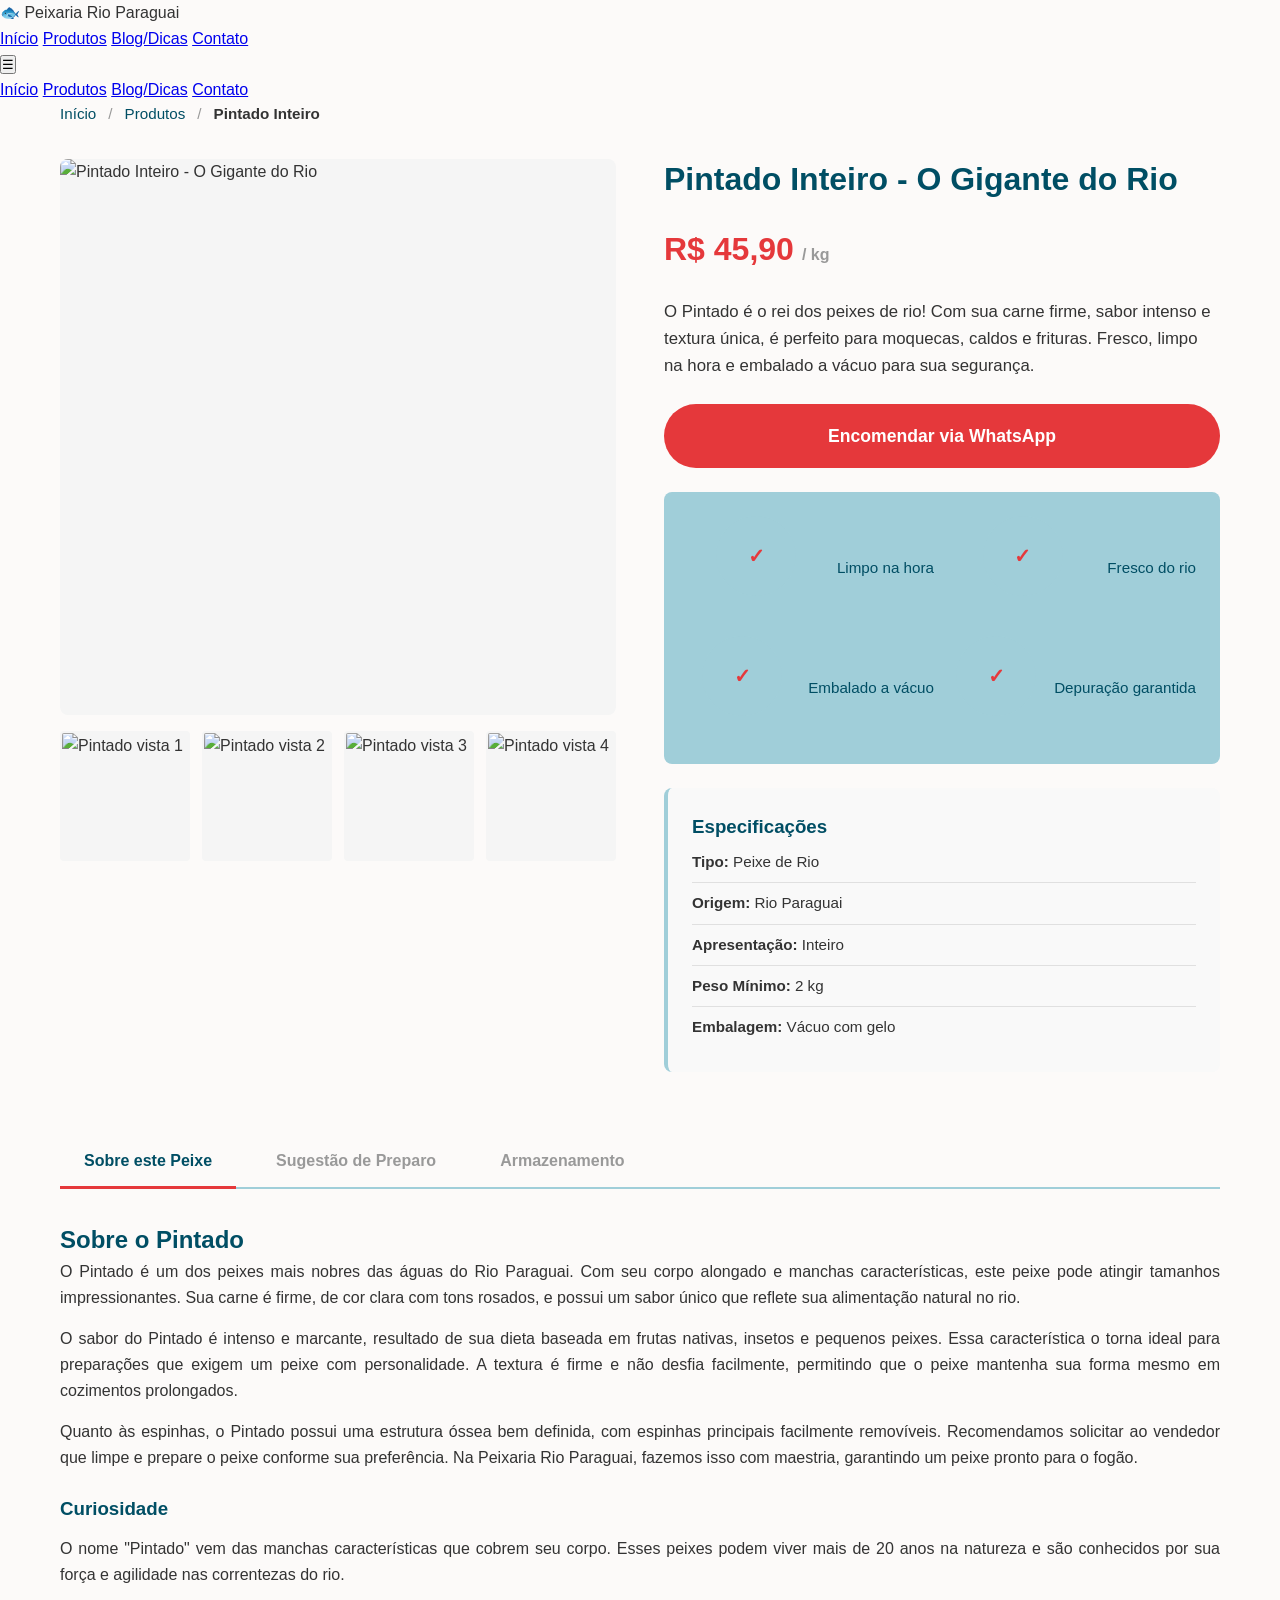
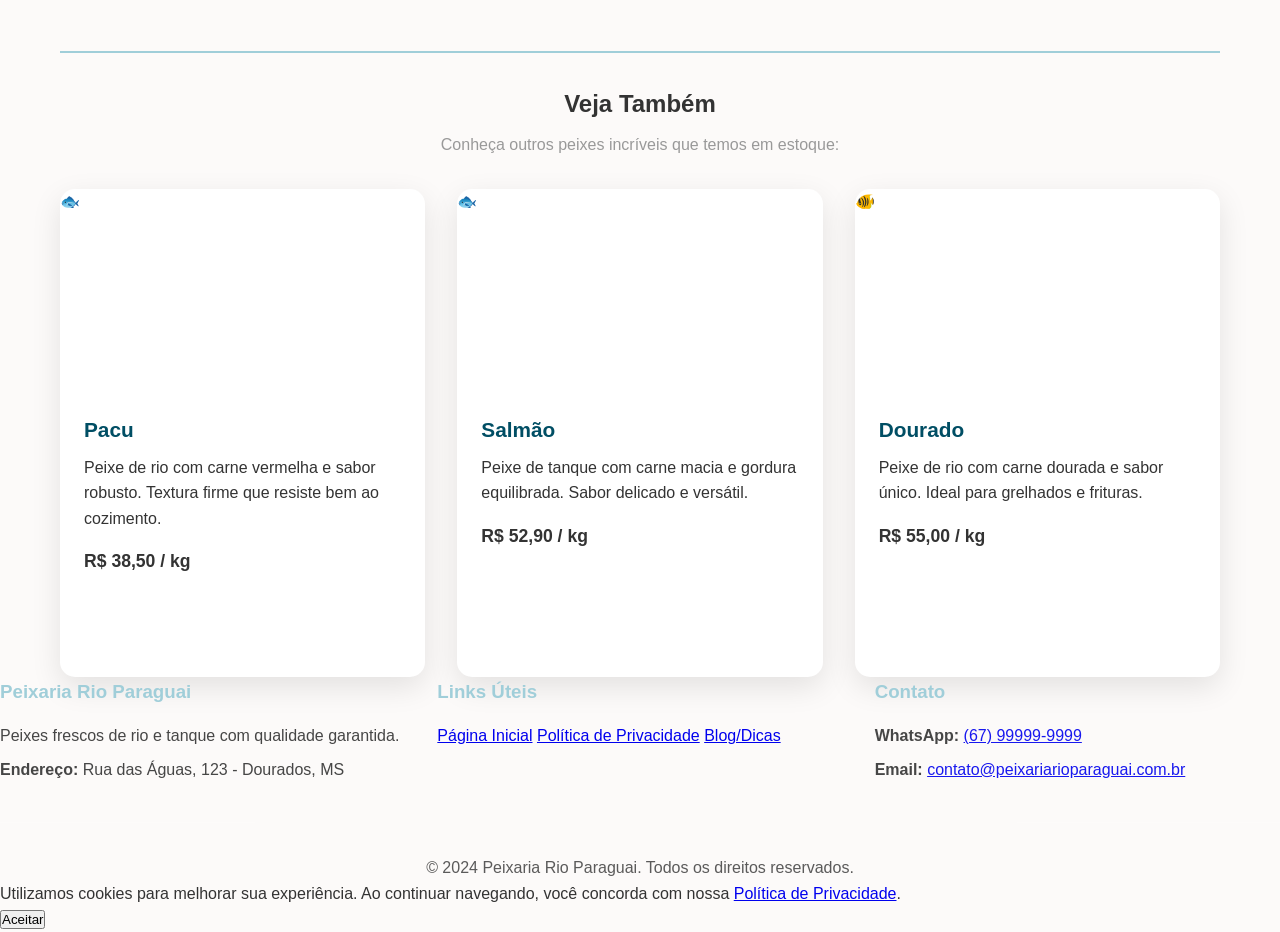
==== produtos/pagu.html @ 484c2d23 "Criando botão para ver catalogo" ====
<!DOCTYPE html>
<html lang="pt-BR">
<head>
  <meta charset="UTF-8">
  <meta name="viewport" content="width=device-width, initial-scale=1.0">
  <meta name="description" content="Pintado Inteiro - O Gigante do Rio. Peixe fresco de rio com sabor intenso. Compre agora na Peixaria Rio Paraguai.">
  <title>Pintado Inteiro - Peixaria Rio Paraguai</title>
  <link rel="stylesheet" href="../styles.css">
  <link rel="stylesheet" href="../produtos.css">
</head>
<body>
  <!-- HEADER -->
  <header>
    <div class="header-container">
      <div class="logo">🐟 Peixaria Rio Paraguai</div>
      <nav>
        <a href="../index.html">Início</a>
        <a href="../index.html#produtos">Produtos</a>
        <a href="../receitas/diferenca-peixe-rio-vs-tanque.html">Blog/Dicas</a>
        <a href="../index.html#contato">Contato</a>
      </nav>
      <button class="menu-toggle">☰</button>
    </div>
    <div class="mobile-menu">
      <a href="../index.html">Início</a>
      <a href="../index.html#produtos">Produtos</a>
      <a href="../receitas/diferenca-peixe-rio-vs-tanque.html">Blog/Dicas</a>
      <a href="../index.html#contato">Contato</a>
    </div>
  </header>

  <!-- MAIN CONTENT -->
  <main>
    <section class="section">
      <div class="container">
        <!-- BREADCRUMB -->
        <nav class="breadcrumb">
          <a href="../index.html">Início</a>
          <span class="separator">/</span>
          <a href="../index.html#produtos">Produtos</a>
          <span class="separator">/</span>
          <span class="current">Pintado Inteiro</span>
        </nav>

        <!-- GRID DE DUAS COLUNAS -->
        <div class="product-detail-grid">
          <!-- COLUNA ESQUERDA: IMAGENS -->
          <div class="product-images">
            <div class="main-image">
              <img src="https://via.placeholder.com/500x500?text=Pintado+Inteiro" alt="Pintado Inteiro - O Gigante do Rio" id="mainImage">
            </div>
            <div class="thumbnail-gallery">
              <img src="https://via.placeholder.com/80x80?text=Pintado+1" alt="Pintado vista 1" class="thumbnail" onclick="changeMainImage(this.src)">
              <img src="https://via.placeholder.com/80x80?text=Pintado+2" alt="Pintado vista 2" class="thumbnail" onclick="changeMainImage(this.src)">
              <img src="https://via.placeholder.com/80x80?text=Pintado+3" alt="Pintado vista 3" class="thumbnail" onclick="changeMainImage(this.src)">
              <img src="https://via.placeholder.com/80x80?text=Pintado+4" alt="Pintado vista 4" class="thumbnail" onclick="changeMainImage(this.src)">
            </div>
          </div>

          <!-- COLUNA DIREITA: INFORMAÇÕES -->
          <div class="product-info">
            <h1>Pintado Inteiro - O Gigante do Rio</h1>
            
            <div class="product-price">
              <span class="price">R$ 45,90</span>
              <span class="unit">/ kg</span>
            </div>

            <p class="product-description">
              O Pintado é o rei dos peixes de rio! Com sua carne firme, sabor intenso e textura única, é perfeito para moquecas, caldos e frituras. Fresco, limpo na hora e embalado a vácuo para sua segurança.
            </p>

            <a href="https://wa.me/5567999999999?text=Gostaria%20de%20encomendar%20Pintado%20Inteiro" class="btn btn-primary btn-large" target="_blank">
              Encomendar via WhatsApp
            </a>

            <!-- LISTA DE BENEFÍCIOS -->
            <div class="benefits-list">
              <div class="benefit">
                <span class="benefit-icon">✓</span>
                <span class="benefit-text">Limpo na hora</span>
              </div>
              <div class="benefit">
                <span class="benefit-icon">✓</span>
                <span class="benefit-text">Fresco do rio</span>
              </div>
              <div class="benefit">
                <span class="benefit-icon">✓</span>
                <span class="benefit-text">Embalado a vácuo</span>
              </div>
              <div class="benefit">
                <span class="benefit-icon">✓</span>
                <span class="benefit-text">Depuração garantida</span>
              </div>
            </div>

            <!-- INFORMAÇÕES ADICIONAIS -->
            <div class="product-specs">
              <h3>Especificações</h3>
              <ul>
                <li><strong>Tipo:</strong> Peixe de Rio</li>
                <li><strong>Origem:</strong> Rio Paraguai</li>
                <li><strong>Apresentação:</strong> Inteiro</li>
                <li><strong>Peso Mínimo:</strong> 2 kg</li>
                <li><strong>Embalagem:</strong> Vácuo com gelo</li>
              </ul>
            </div>
          </div>
        </div>

        <!-- ABAS DE INFORMAÇÕES -->
        <div class="product-tabs">
          <div class="tabs-header">
            <button class="tab-button active" data-tab="about">Sobre este Peixe</button>
            <button class="tab-button" data-tab="preparation">Sugestão de Preparo</button>
            <button class="tab-button" data-tab="storage">Armazenamento</button>
          </div>

          <div class="tabs-content">
            <!-- TAB 1: SOBRE ESTE PEIXE -->
            <div class="tab-content active" id="about">
              <h2>Sobre o Pintado</h2>
              <p>O Pintado é um dos peixes mais nobres das águas do Rio Paraguai. Com seu corpo alongado e manchas características, este peixe pode atingir tamanhos impressionantes. Sua carne é firme, de cor clara com tons rosados, e possui um sabor único que reflete sua alimentação natural no rio.</p>
              
              <p>O sabor do Pintado é intenso e marcante, resultado de sua dieta baseada em frutas nativas, insetos e pequenos peixes. Essa característica o torna ideal para preparações que exigem um peixe com personalidade. A textura é firme e não desfia facilmente, permitindo que o peixe mantenha sua forma mesmo em cozimentos prolongados.</p>
              
              <p>Quanto às espinhas, o Pintado possui uma estrutura óssea bem definida, com espinhas principais facilmente removíveis. Recomendamos solicitar ao vendedor que limpe e prepare o peixe conforme sua preferência. Na Peixaria Rio Paraguai, fazemos isso com maestria, garantindo um peixe pronto para o fogão.</p>

              <div class="destaque-box">
                <h3>Curiosidade</h3>
                <p>O nome "Pintado" vem das manchas características que cobrem seu corpo. Esses peixes podem viver mais de 20 anos na natureza e são conhecidos por sua força e agilidade nas correntezas do rio.</p>
              </div>
            </div>

            <!-- TAB 2: SUGESTÃO DE PREPARO -->
            <div class="tab-content" id="preparation">
              <h2>Sugestão de Preparo</h2>
              
              <h3>🍲 Moqueca (Recomendado)</h3>
              <p>O Pintado é perfeito para moquecas! Sua carne firme resiste bem ao cozimento no molho de tomate, cebola e temperos. A textura firme não desfia, mantendo a apresentação do prato. Recomendamos usar leite de coco e azeite de dendê para uma moqueca autêntica.</p>

              <h3>🍳 Frito</h3>
              <p>Excelente para frituras! Corte o peixe em postas e frite em óleo quente. A carne firme não absorve muito óleo, resultando em um prato crocante por fora e macio por dentro. Acompanhe com limão e farofa.</p>

              <h3>🥘 Ensopado/Caldo</h3>
              <p>Ideal para caldos e ensopados. O Pintado libera um caldo saboroso e sua carne se mantém firme mesmo após horas de cozimento. Perfeito para receitas tradicionais como caldo de peixe com mandioca.</p>

              <h3>🔥 Assado (Menos Recomendado)</h3>
              <p>Embora seja possível assar, o Pintado é menos indicado para grelhados simples, pois sua carne pode ressecar. Se desejar assar, recomendamos marinadas com azeite e ervas aromáticas.</p>
            </div>

            <!-- TAB 3: ARMAZENAMENTO -->
            <div class="tab-content" id="storage">
              <h2>Como Armazenar</h2>
              
              <h3>Refrigerador (0-4°C)</h3>
              <p>Se não for usar imediatamente, mantenha o peixe na embalagem a vácuo dentro do refrigerador. Dessa forma, o Pintado se mantém fresco por até 3 dias. Certifique-se de que o refrigerador está na temperatura correta.</p>

              <h3>Congelador (-18°C ou menos)</h3>
              <p>Para armazenamento prolongado, coloque o peixe no congelador. Quando bem congelado, o Pintado pode ser mantido por até 6 meses sem perder qualidade. Descongelue na geladeira antes de usar, nunca em temperatura ambiente.</p>

              <h3>Dicas Importantes</h3>
              <ul style="margin-left: 1.5rem;">
                <li>Não recongelue o peixe após descongelá-lo</li>
                <li>Mantenha a embalagem a vácuo intacta até o momento do uso</li>
                <li>Se notar qualquer odor estranho, descarte o peixe</li>
                <li>Sempre limpe bem a tábua e utensílios após preparar peixe cru</li>
              </ul>
            </div>
          </div>
        </div>

        <!-- SEÇÃO "VEJA TAMBÉM" -->
        <section class="related-products">
          <h2>Veja Também</h2>
          <p>Conheça outros peixes incríveis que temos em estoque:</p>

          <div class="products-grid">
            <!-- Pacu -->
            <div class="product-card">
              <div class="product-image">🐟</div>
              <div class="product-content">
                <h3>Pacu</h3>
                <p>Peixe de rio com carne vermelha e sabor robusto. Textura firme que resiste bem ao cozimento.</p>
                <p class="price-tag">R$ 38,50 / kg</p>
                <a href="pacu.html" class="btn btn-secondary">Ver Detalhes</a>
              </div>
            </div>

            <!-- Salmão -->
            <div class="product-card">
              <div class="product-image">🐟</div>
              <div class="product-content">
                <h3>Salmão</h3>
                <p>Peixe de tanque com carne macia e gordura equilibrada. Sabor delicado e versátil.</p>
                <p class="price-tag">R$ 52,90 / kg</p>
                <a href="salmao.html" class="btn btn-secondary">Ver Detalhes</a>
              </div>
            </div>

            <!-- Dourado -->
            <div class="product-card">
              <div class="product-image">🐠</div>
              <div class="product-content">
                <h3>Dourado</h3>
                <p>Peixe de rio com carne dourada e sabor único. Ideal para grelhados e frituras.</p>
                <p class="price-tag">R$ 55,00 / kg</p>
                <a href="dourado.html" class="btn btn-secondary">Ver Detalhes</a>
              </div>
            </div>
          </div>
        </section>
      </div>
    </section>
  </main>

  <!-- FOOTER -->
  <footer>
    <div class="footer-content">
      <div class="footer-section">
        <h3>Peixaria Rio Paraguai</h3>
        <p>Peixes frescos de rio e tanque com qualidade garantida.</p>
        <p><strong>Endereço:</strong> Rua das Águas, 123 - Dourados, MS</p>
      </div>
      <div class="footer-section">
        <h3>Links Úteis</h3>
        <a href="../index.html">Página Inicial</a>
        <a href="../politica-de-privacidade.html">Política de Privacidade</a>
        <a href="../receitas/diferenca-peixe-rio-vs-tanque.html">Blog/Dicas</a>
      </div>
      <div class="footer-section">
        <h3>Contato</h3>
        <p><strong>WhatsApp:</strong> <a href="https://wa.me/5567999999999">(67) 99999-9999</a></p>
        <p><strong>Email:</strong> <a href="mailto:contato@peixariarioparaguai.com.br">contato@peixariarioparaguai.com.br</a></p>
      </div>
    </div>
    <div class="footer-bottom">
      <p>&copy; 2024 Peixaria Rio Paraguai. Todos os direitos reservados.</p>
    </div>
  </footer>

  <!-- COOKIE BANNER -->
  <div class="cookie-banner">
    <div class="cookie-message">
      Utilizamos cookies para melhorar sua experiência. Ao continuar navegando, você concorda com nossa <a href="../politica-de-privacidade.html">Política de Privacidade</a>.
    </div>
    <div class="cookie-actions">
      <button class="cookie-accept">Aceitar</button>
    </div>
  </div>

  <script src="../script.js"></script>
  <script src="produtos.js"></script>
</body>
</html>
---- styles.css ----
/* Reset e configurações básicas */
* {
    margin: 0;
    padding: 0;
    box-sizing: border-box;
}

:root {
    --azul-nautico: #004e64;
    --vermelho-coral: #e5383b;
    --azul-agua-clara: #a0ced9;
    --branco-areia: #fcfaf9;
    --cinza-texto: #333;
    --cinza-claro: #f8f9fa;
    --sombra: rgba(0, 0, 0, 0.1);
    --transicao: all 0.3s ease;
}

body {
    font-family: 'Inter', sans-serif;
    line-height: 1.6;
    color: var(--cinza-texto);
    background-color: var(--branco-areia);
}

.container {
    max-width: 1200px;
    margin: 0 auto;
    padding: 0 20px;
}

/* Header */
.header {
    background-color: var(--azul-nautico);
    position: fixed;
    top: 0;
    width: 100%;
    z-index: 1000;
    box-shadow: 0 2px 10px var(--sombra);
}

.nav-container {
    display: flex;
    justify-content: space-between;
    align-items: center;
    padding: 1rem 20px;
    max-width: 1200px;
    margin: 0 auto;
}

.nav-logo h2 {
    color: white;
    font-size: 1.5rem;
    font-weight: 600;
}

.nav-menu {
    display: flex;
    list-style: none;
    gap: 2rem;
}

.nav-link {
    color: white;
    text-decoration: none;
    font-weight: 500;
    transition: var(--transicao);
    position: relative;
}

.nav-link:hover {
    color: var(--azul-agua-clara);
}

.nav-link::after {
    content: '';
    position: absolute;
    bottom: -5px;
    left: 0;
    width: 0;
    height: 2px;
    background-color: var(--azul-agua-clara);
    transition: var(--transicao);
}

.nav-link:hover::after {
    width: 100%;
}

.phone-btn {
    background-color: var(--vermelho-coral);
    color: white;
    padding: 0.5rem 1rem;
    border-radius: 25px;
    text-decoration: none;
    font-weight: 500;
    transition: var(--transicao);
    display: flex;
    align-items: center;
    gap: 0.5rem;
}

.phone-btn:hover {
    background-color: #d32f2f;
    transform: translateY(-2px);
}

.hamburger {
    display: none;
    flex-direction: column;
    cursor: pointer;
}

.hamburger span {
    width: 25px;
    height: 3px;
    background-color: white;
    margin: 3px 0;
    transition: var(--transicao);
}

/* Hero Section */
.hero {
    background: linear-gradient(135deg, var(--azul-nautico) 0%, var(--azul-agua-clara) 100%);
    padding: 120px 0 80px;
    color: white;
    overflow: hidden;
}

.hero-container {
    max-width: 1200px;
    margin: 0 auto;
    padding: 0 20px;
    display: grid;
    grid-template-columns: 1fr 1fr;
    gap: 4rem;
    align-items: center;
}

.hero-title {
    font-size: 3.5rem;
    font-weight: 700;
    margin-bottom: 1rem;
    line-height: 1.2;
}

.hero-subtitle {
    font-size: 1.8rem;
    font-weight: 400;
    margin-bottom: 1.5rem;
    color: var(--azul-agua-clara);
}

.hero-description {
    font-size: 1.1rem;
    margin-bottom: 2rem;
    opacity: 0.9;
    line-height: 1.7;
}

.hero-buttons {
    display: flex;
    gap: 1rem;
    flex-wrap: wrap;
}

.btn {
    padding: 1rem 2rem;
    border-radius: 50px;
    text-decoration: none;
    font-weight: 600;
    transition: var(--transicao);
    display: inline-block;
    text-align: center;
    border: 2px solid transparent;
}

.btn-primary {
    background-color: var(--vermelho-coral);
    color: white;
}

.btn-primary:hover {
    background-color: #d32f2f;
    transform: translateY(-3px);
    box-shadow: 0 10px 25px rgba(229, 56, 59, 0.3);
}

.btn-secondary {
    background-color: transparent;
    color: white;
    border: 2px solid white;
}

.btn-secondary:hover {
    background-color: white;
    color: var(--azul-nautico);
    transform: translateY(-3px);
}

.hero-image {
    position: relative;
}

.hero-image img {
    width: 100%;
    height: 400px;
    object-fit: cover;
    border-radius: 20px;
    box-shadow: 0 20px 40px rgba(0, 0, 0, 0.2);
}

/* Sections */
.section-title {
    font-size: 2.5rem;
    font-weight: 700;
    text-align: center;
    margin-bottom: 3rem;
    color: var(--azul-nautico);
    position: relative;
}

.section-title::after {
    content: '';
    position: absolute;
    bottom: -10px;
    left: 50%;
    transform: translateX(-50%);
    width: 80px;
    height: 4px;
    background-color: var(--vermelho-coral);
    border-radius: 2px;
}

/* Benefits Section */
.benefits {
    padding: 80px 0;
    background-color: white;
}

.benefits-grid {
    display: grid;
    grid-template-columns: repeat(auto-fit, minmax(250px, 1fr));
    gap: 2rem;
}

.benefit-card {
    text-align: center;
    padding: 2rem;
    border-radius: 15px;
    background-color: var(--branco-areia);
    transition: var(--transicao);
    border: 1px solid #e0e0e0;
}

.benefit-card:hover {
    transform: translateY(-10px);
    box-shadow: 0 20px 40px var(--sombra);
}

.benefit-icon {
    width: 80px;
    height: 80px;
    background-color: var(--azul-agua-clara);
    border-radius: 50%;
    display: flex;
    align-items: center;
    justify-content: center;
    margin: 0 auto 1.5rem;
    font-size: 2rem;
    color: var(--azul-nautico);
}

.benefit-card h3 {
    font-size: 1.3rem;
    font-weight: 600;
    margin-bottom: 1rem;
    color: var(--azul-nautico);
}

.benefit-card p {
    color: var(--cinza-texto);
    line-height: 1.6;
}

/* Products Section */
.products {
    padding: 80px 0;
    background-color: var(--cinza-claro);
}

.products-grid {
    display: grid;
    grid-template-columns: repeat(auto-fit, minmax(300px, 1fr));
    gap: 2rem;
}

.product-card {
    background-color: white;
    border-radius: 15px;
    overflow: hidden;
    box-shadow: 0 10px 30px var(--sombra);
    transition: var(--transicao);
}

.product-card:hover {
    transform: translateY(-10px);
    box-shadow: 0 20px 40px rgba(0, 0, 0, 0.15);
}

.product-image {
    width: 100%;
    height: 200px;
    object-fit: cover;
}

.product-content {
    padding: 1.5rem;
}

.product-content h3 {
    font-size: 1.3rem;
    font-weight: 600;
    margin-bottom: 0.5rem;
    color: var(--azul-nautico);
}

.product-content p {
    color: var(--cinza-texto);
    margin-bottom: 1rem;
}

.product-price {
    font-size: 1.2rem;
    font-weight: 600;
    color: var(--vermelho-coral);
}

/* Container para centralizar o botão abaixo do grid */
.view-all-container {
    text-align: center;
    margin-top: 20px;
    padding-bottom: 20px;
}

/* Estilo do Botão Outline (Vazado) */
.btn-outline {
    display: inline-block;
    padding: 12px 30px;
    border: 2px solid var(--azul-nautico);
    color: var(--azul-nautico);
    text-decoration: none;
    border-radius: 5px;
    font-weight: bold;
    font-size: 1.1rem;
    transition: all 0.3s ease;
}

.btn-outline:hover {
    background-color: var(--azul-nautico);
    color: #ffffff;
    transform: translateY(-3px);
    box-shadow: 0 4px 15px rgba(0, 78, 100, 0.2);
}

/* About Section */
.about {
    padding: 80px 0;
    background-color: white;
}

.about-content {
    display: grid;
    grid-template-columns: 1fr 1fr;
    gap: 4rem;
    align-items: center;
}

.about-text p {
    margin-bottom: 1.5rem;
    font-size: 1.1rem;
    line-height: 1.7;
    color: var(--cinza-texto);
}

.about-image img {
    width: 100%;
    height: 400px;
    object-fit: cover;
    border-radius: 15px;
    box-shadow: 0 15px 35px var(--sombra);
}

/* Testimonials Section */
.testimonials {
    padding: 80px 0;
    background-color: var(--azul-nautico);
    color: white;
}

.testimonials .section-title {
    color: white;
}

.testimonials .section-title::after {
    background-color: var(--azul-agua-clara);
}

.testimonials-grid {
    display: grid;
    grid-template-columns: repeat(auto-fit, minmax(300px, 1fr));
    gap: 2rem;
}

.testimonial-card {
    background-color: rgba(255, 255, 255, 0.1);
    padding: 2rem;
    border-radius: 15px;
    backdrop-filter: blur(10px);
    border: 1px solid rgba(255, 255, 255, 0.2);
}

.testimonial-content p {
    font-size: 1.1rem;
    line-height: 1.6;
    margin-bottom: 1.5rem;
    font-style: italic;
}

.testimonial-author strong {
    display: block;
    font-size: 1.1rem;
    margin-bottom: 0.5rem;
}

.testimonial-author span {
    opacity: 0.8;
    font-size: 0.9rem;
}

/* Offers Section */
.offers {
    padding: 80px 0;
    background-color: var(--cinza-claro);
}

.offers-grid {
    display: grid;
    grid-template-columns: repeat(auto-fit, minmax(300px, 1fr));
    gap: 2rem;
}

.offer-card {
    background-color: white;
    padding: 2rem;
    border-radius: 15px;
    text-align: center;
    position: relative;
    box-shadow: 0 10px 30px var(--sombra);
    transition: var(--transicao);
}

.offer-card:hover {
    transform: translateY(-10px);
}

.offer-badge {
    position: absolute;
    top: -10px;
    left: 50%;
    transform: translateX(-50%);
    background-color: var(--vermelho-coral);
    color: white;
    padding: 0.5rem 1rem;
    border-radius: 20px;
    font-size: 0.9rem;
    font-weight: 600;
}

.offer-card h3 {
    font-size: 1.3rem;
    font-weight: 600;
    margin: 1rem 0;
    color: var(--azul-nautico);
}

.offer-card p {
    margin-bottom: 1.5rem;
    color: var(--cinza-texto);
}

.offer-price {
    display: flex;
    justify-content: center;
    align-items: center;
    gap: 1rem;
}

.old-price {
    text-decoration: line-through;
    color: #999;
    font-size: 1rem;
}

.new-price {
    font-size: 1.5rem;
    font-weight: 700;
    color: var(--vermelho-coral);
}

/* Contact Section */
.contact {
    padding: 80px 0;
    background-color: white;
}

.contact-content {
    display: grid;
    grid-template-columns: 1fr 1fr;
    gap: 4rem;
}

.contact-info {
    display: flex;
    flex-direction: column;
    gap: 2rem;
}

.contact-item {
    display: flex;
    align-items: flex-start;
    gap: 1rem;
}

.contact-item i {
    font-size: 1.5rem;
    color: var(--azul-nautico);
    margin-top: 0.2rem;
    min-width: 24px;
}

.contact-item h3 {
    font-size: 1.2rem;
    font-weight: 600;
    margin-bottom: 0.5rem;
    color: var(--azul-nautico);
}

.contact-item p {
    color: var(--cinza-texto);
    line-height: 1.6;
}

.contact-map {
    border-radius: 15px;
    overflow: hidden;
    box-shadow: 0 10px 30px var(--sombra);
}

/* Footer */
.footer {
    background-color: var(--azul-nautico);
    color: white;
    padding: 3rem 0 1rem;
}

.footer-content {
    display: grid;
    grid-template-columns: repeat(auto-fit, minmax(250px, 1fr));
    gap: 2rem;
    margin-bottom: 2rem;
}

.footer-section h3,
.footer-section h4 {
    margin-bottom: 1rem;
    color: var(--azul-agua-clara);
}

.footer-section p {
    margin-bottom: 0.5rem;
    opacity: 0.9;
}

.social-links {
    display: flex;
    gap: 1rem;
    margin-top: 1rem;
}

.social-links a {
    width: 40px;
    height: 40px;
    background-color: var(--azul-agua-clara);
    color: var(--azul-nautico);
    display: flex;
    align-items: center;
    justify-content: center;
    border-radius: 50%;
    text-decoration: none;
    transition: var(--transicao);
}

.social-links a:hover {
    background-color: var(--vermelho-coral);
    color: white;
    transform: translateY(-3px);
}

.footer-bottom {
    text-align: center;
    padding-top: 2rem;
    border-top: 1px solid rgba(255, 255, 255, 0.2);
    opacity: 0.8;
}

/* WhatsApp Float Button */
.whatsapp-float {
    position: fixed;
    bottom: 20px;
    right: 20px;
    width: 60px;
    height: 60px;
    background-color: #25d366;
    color: white;
    border-radius: 50%;
    display: flex;
    align-items: center;
    justify-content: center;
    font-size: 1.5rem;
    text-decoration: none;
    box-shadow: 0 4px 15px rgba(37, 211, 102, 0.4);
    transition: var(--transicao);
    z-index: 1000;
}

.whatsapp-float:hover {
    transform: scale(1.1);
    box-shadow: 0 6px 20px rgba(37, 211, 102, 0.6);
}

/* Responsive Design */
@media (max-width: 768px) {
    .nav-menu {
        position: fixed;
        top: 70px;
        left: -100%;
        width: 100%;
        height: calc(100vh - 70px);
        background-color: var(--azul-nautico);
        flex-direction: column;
        justify-content: flex-start;
        align-items: center;
        padding-top: 2rem;
        transition: var(--transicao);
    }

    .nav-menu.active {
        left: 0;
    }

    .nav-contact {
        display: none;
    }

    .hamburger {
        display: flex;
    }

    .hamburger.active span:nth-child(1) {
        transform: rotate(-45deg) translate(-5px, 6px);
    }

    .hamburger.active span:nth-child(2) {
        opacity: 0;
    }

    .hamburger.active span:nth-child(3) {
        transform: rotate(45deg) translate(-5px, -6px);
    }

    .hero-container {
        grid-template-columns: 1fr;
        gap: 2rem;
        text-align: center;
    }

    .hero-title {
        font-size: 2.5rem;
    }

    .hero-subtitle {
        font-size: 1.4rem;
    }

    .hero-buttons {
        justify-content: center;
    }

    .about-content {
        grid-template-columns: 1fr;
        gap: 2rem;
    }

    .contact-content {
        grid-template-columns: 1fr;
        gap: 2rem;
    }

    .section-title {
        font-size: 2rem;
    }

    .benefits-grid,
    .products-grid,
    .testimonials-grid,
    .offers-grid {
        grid-template-columns: 1fr;
    }

    .footer-content {
        grid-template-columns: 1fr;
        text-align: center;
    }
}

@media (max-width: 480px) {
    .container {
        padding: 0 15px;
    }

    .hero {
        padding: 100px 0 60px;
    }

    .hero-title {
        font-size: 2rem;
    }

    .hero-subtitle {
        font-size: 1.2rem;
    }

    .btn {
        padding: 0.8rem 1.5rem;
        font-size: 0.9rem;
    }

    .section-title {
        font-size: 1.8rem;
    }

    .benefits,
    .products,
    .about,
    .testimonials,
    .offers,
    .contact {
        padding: 60px 0;
    }
}

/* Animações */
@keyframes fadeInUp {
    from {
        opacity: 0;
        transform: translateY(30px);
    }
    to {
        opacity: 1;
        transform: translateY(0);
    }
}

.hero-content,
.benefit-card,
.product-card,
.testimonial-card,
.offer-card {
    animation: fadeInUp 0.6s ease-out;
}

/* Smooth scrolling */
html {
    scroll-behavior: smooth;
}
---- produtos.css ----
/* ========================================
   BREADCRUMB
   ======================================== */
.breadcrumb {
  display: flex;
  align-items: center;
  gap: 0.5rem;
  margin-bottom: 2rem;
  font-size: 0.95rem;
  flex-wrap: wrap;
}

.breadcrumb a {
  color: var(--azul-nautico);
  text-decoration: none;
  transition: color 0.3s ease;
}

.breadcrumb a:hover {
  color: var(--vermelho-coral);
  text-decoration: underline;
}

.breadcrumb .separator {
  color: #999;
  margin: 0 0.25rem;
}

.breadcrumb .current {
  color: var(--cinza-chumbo);
  font-weight: 600;
}

/* ========================================
   GRID DE DUAS COLUNAS - PRODUTO
   ======================================== */
.product-detail-grid {
  display: grid;
  grid-template-columns: 1fr 1fr;
  gap: 3rem;
  margin-bottom: 4rem;
  align-items: start;
}

/* ========================================
   COLUNA ESQUERDA: IMAGENS
   ======================================== */
.product-images {
  display: flex;
  flex-direction: column;
  gap: 1rem;
}

.main-image {
  width: 100%;
  background-color: #f5f5f5;
  border-radius: 8px;
  overflow: hidden;
  aspect-ratio: 1;
  display: flex;
  align-items: center;
  justify-content: center;
  transition: transform 0.3s ease;
}

.main-image:hover {
  transform: scale(1.02);
}

.main-image img {
  width: 100%;
  height: 100%;
  object-fit: cover;
  display: block;
}

.thumbnail-gallery {
  display: grid;
  grid-template-columns: repeat(4, 1fr);
  gap: 0.75rem;
}

.thumbnail {
  width: 100%;
  aspect-ratio: 1;
  border-radius: 4px;
  border: 2px solid transparent;
  cursor: pointer;
  transition: all 0.3s ease;
  object-fit: cover;
  background-color: #f5f5f5;
}

.thumbnail:hover {
  border-color: var(--azul-agua-clara);
  transform: scale(1.05);
}

/* ========================================
   COLUNA DIREITA: INFORMAÇÕES
   ======================================== */
.product-info {
  display: flex;
  flex-direction: column;
  gap: 1.5rem;
}

.product-info h1 {
  margin: 0;
  color: var(--azul-nautico);
  font-size: 2rem;
  line-height: 1.3;
}

.product-price {
  display: flex;
  align-items: baseline;
  gap: 0.5rem;
}

.price {
  font-size: 2rem;
  font-weight: 700;
  color: var(--vermelho-coral);
}

.unit {
  font-size: 1rem;
  color: #999;
}

.product-description {
  font-size: 1.05rem;
  line-height: 1.6;
  color: var(--cinza-chumbo);
  margin: 0;
}

.btn-large {
  padding: 1rem 2rem;
  font-size: 1.1rem;
  text-align: center;
  display: block;
}

/* ========================================
   LISTA DE BENEFÍCIOS
   ======================================== */
.benefits-list {
  display: grid;
  grid-template-columns: 1fr 1fr;
  gap: 1rem;
  padding: 1.5rem;
  background-color: var(--azul-agua-clara);
  border-radius: 8px;
}

.benefit {
  display: flex;
  align-items: center;
  gap: 0.75rem;
  color: var(--azul-nautico);
  font-weight: 500;
}

.benefit-icon {
  font-size: 1.25rem;
  font-weight: 700;
  color: var(--vermelho-coral);
}

.benefit-text {
  font-size: 0.95rem;
}

/* ========================================
   ESPECIFICAÇÕES DO PRODUTO
   ======================================== */
.product-specs {
  padding: 1.5rem;
  background-color: #f9f9f9;
  border-radius: 8px;
  border-left: 4px solid var(--azul-agua-clara);
}

.product-specs h3 {
  margin-top: 0;
  color: var(--azul-nautico);
}

.product-specs ul {
  list-style: none;
  margin: 0;
  padding: 0;
}

.product-specs li {
  padding: 0.5rem 0;
  border-bottom: 1px solid #e0e0e0;
  font-size: 0.95rem;
}

.product-specs li:last-child {
  border-bottom: none;
}

/* ========================================
   ABAS DE INFORMAÇÕES
   ======================================== */
.product-tabs {
  margin-bottom: 4rem;
}

.tabs-header {
  display: flex;
  gap: 1rem;
  border-bottom: 2px solid var(--azul-agua-clara);
  margin-bottom: 2rem;
  flex-wrap: wrap;
}

.tab-button {
  background: none;
  border: none;
  padding: 1rem 1.5rem;
  font-size: 1rem;
  font-weight: 600;
  color: #999;
  cursor: pointer;
  border-bottom: 3px solid transparent;
  transition: all 0.3s ease;
  margin-bottom: -2px;
}

.tab-button:hover {
  color: var(--azul-nautico);
}

.tab-button.active {
  color: var(--azul-nautico);
  border-bottom-color: var(--vermelho-coral);
}

.tabs-content {
  position: relative;
}

.tab-content {
  display: none;
  animation: fadeIn 0.3s ease;
}

.tab-content.active {
  display: block;
}

@keyframes fadeIn {
  from {
    opacity: 0;
    transform: translateY(10px);
  }
  to {
    opacity: 1;
    transform: translateY(0);
  }
}

.tab-content h2 {
  color: var(--azul-nautico);
  margin-top: 0;
}

.tab-content h3 {
  color: var(--azul-nautico);
  margin-top: 1.5rem;
  margin-bottom: 0.75rem;
}

.tab-content p {
  margin-bottom: 1rem;
  text-align: justify;
}

.tab-content ul {
  margin-left: 1.5rem;
  margin-bottom: 1rem;
}

.tab-content li {
  margin-bottom: 0.5rem;
}

/* ========================================
   PRODUTOS RELACIONADOS
   ======================================== */
.related-products {
  margin-top: 4rem;
  padding-top: 2rem;
  border-top: 2px solid var(--azul-agua-clara);
}

.related-products h2 {
  text-align: center;
  margin-bottom: 0.5rem;
}

.related-products > p {
  text-align: center;
  color: #999;
  margin-bottom: 2rem;
}

.related-products .product-card {
  transition: all 0.3s ease;
}

.related-products .product-card:hover {
  transform: translateY(-8px);
}

.price-tag {
  font-size: 1.1rem;
  font-weight: 700;
  color: var(--vermelho-coral);
  margin: 1rem 0;
}

/* ========================================
   RESPONSIVE DESIGN
   ======================================== */
@media (max-width: 1024px) {
  .product-detail-grid {
    gap: 2rem;
  }

  .benefits-list {
    grid-template-columns: 1fr;
  }
}

@media (max-width: 768px) {
  .product-detail-grid {
    grid-template-columns: 1fr;
    gap: 2rem;
  }

  .product-info h1 {
    font-size: 1.5rem;
  }

  .price {
    font-size: 1.5rem;
  }

  .thumbnail-gallery {
    grid-template-columns: repeat(3, 1fr);
  }

  .tabs-header {
    gap: 0.5rem;
  }

  .tab-button {
    padding: 0.75rem 1rem;
    font-size: 0.9rem;
  }

  .product-specs {
    padding: 1rem;
  }

  .benefits-list {
    padding: 1rem;
    gap: 0.75rem;
  }

  .benefit-text {
    font-size: 0.85rem;
  }
}

@media (max-width: 480px) {
  .breadcrumb {
    font-size: 0.85rem;
  }

  .product-info h1 {
    font-size: 1.25rem;
  }

  .price {
    font-size: 1.25rem;
  }

  .btn-large {
    padding: 0.75rem 1.5rem;
    font-size: 1rem;
  }

  .thumbnail-gallery {
    grid-template-columns: repeat(2, 1fr);
  }

  .tabs-header {
    flex-direction: column;
    border-bottom: none;
  }

  .tab-button {
    border-bottom: 2px solid var(--azul-agua-clara);
    margin-bottom: 0;
    width: 100%;
    text-align: left;
  }

  .tab-button.active {
    border-bottom-color: var(--vermelho-coral);
  }

  .benefits-list {
    grid-template-columns: 1fr;
    padding: 1rem;
  }

  .product-specs {
    padding: 1rem;
  }

  .related-products .products-grid {
    grid-template-columns: 1fr;
  }
}
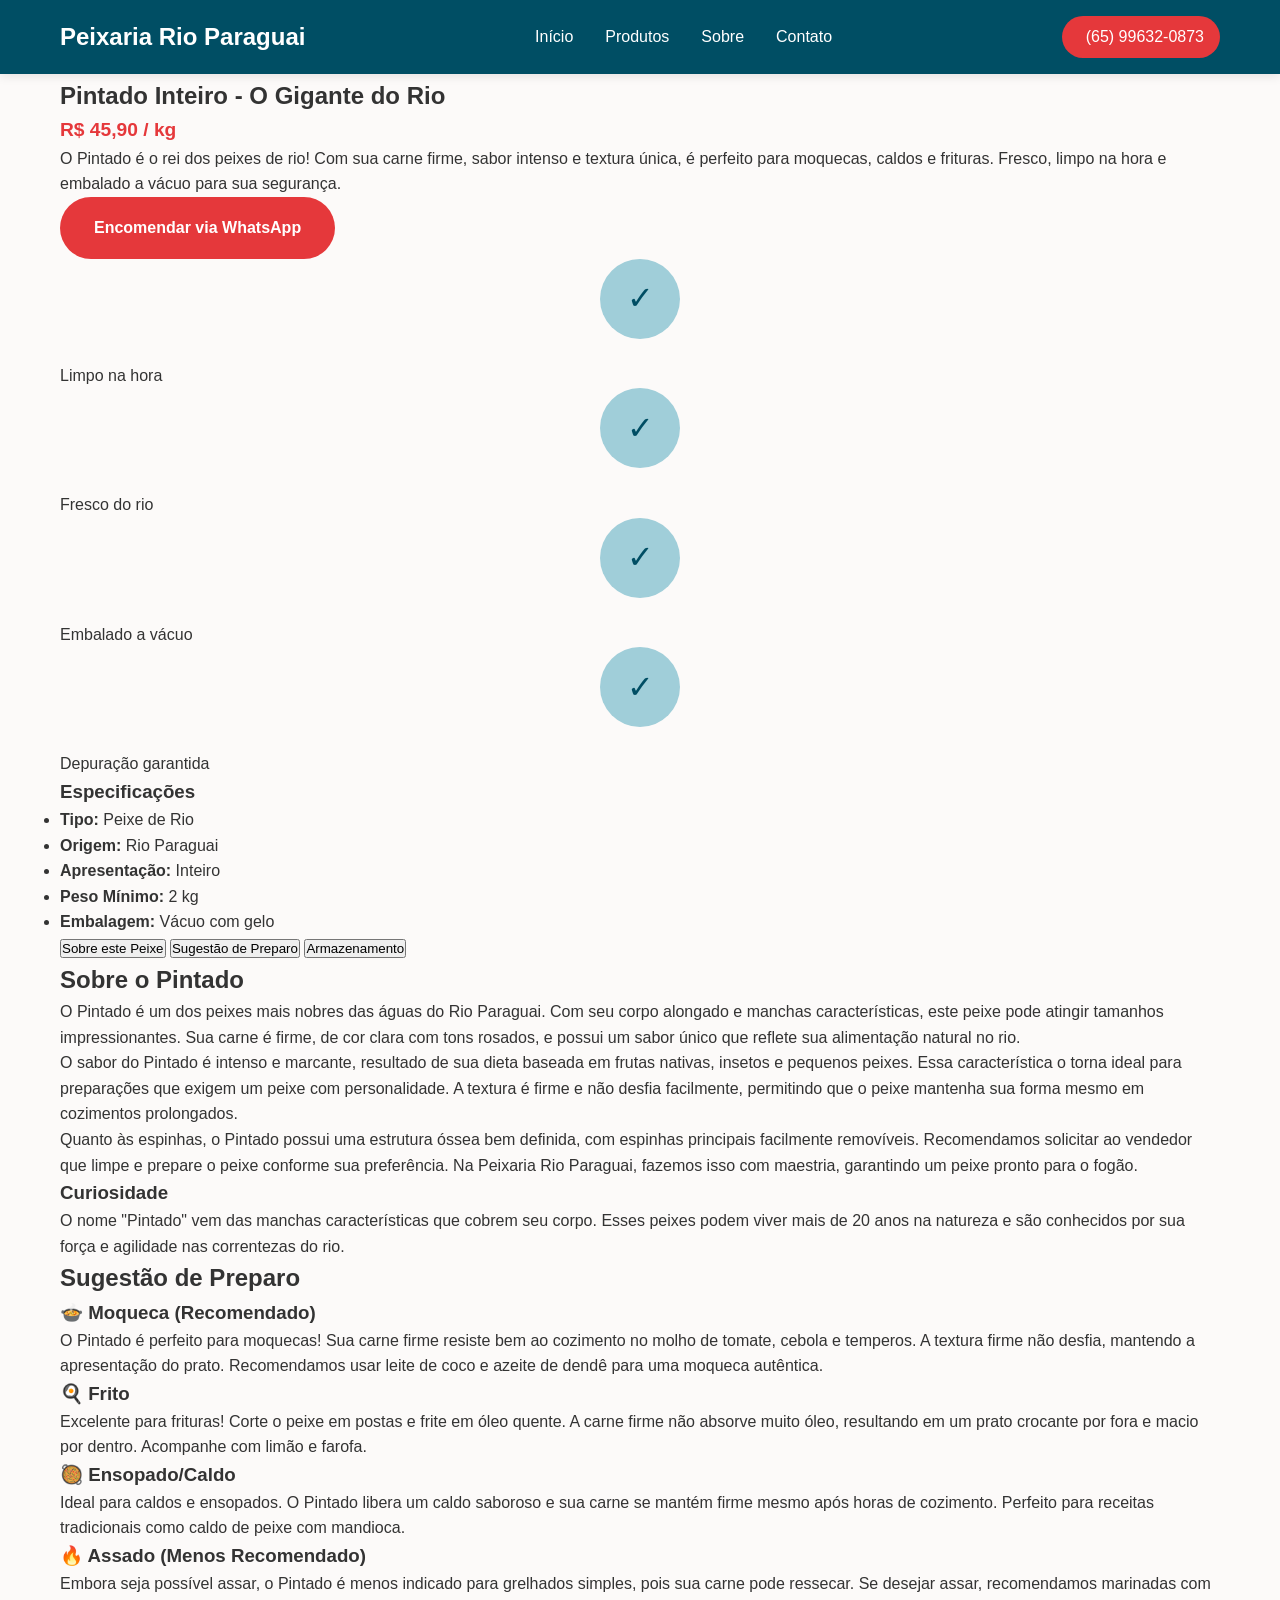
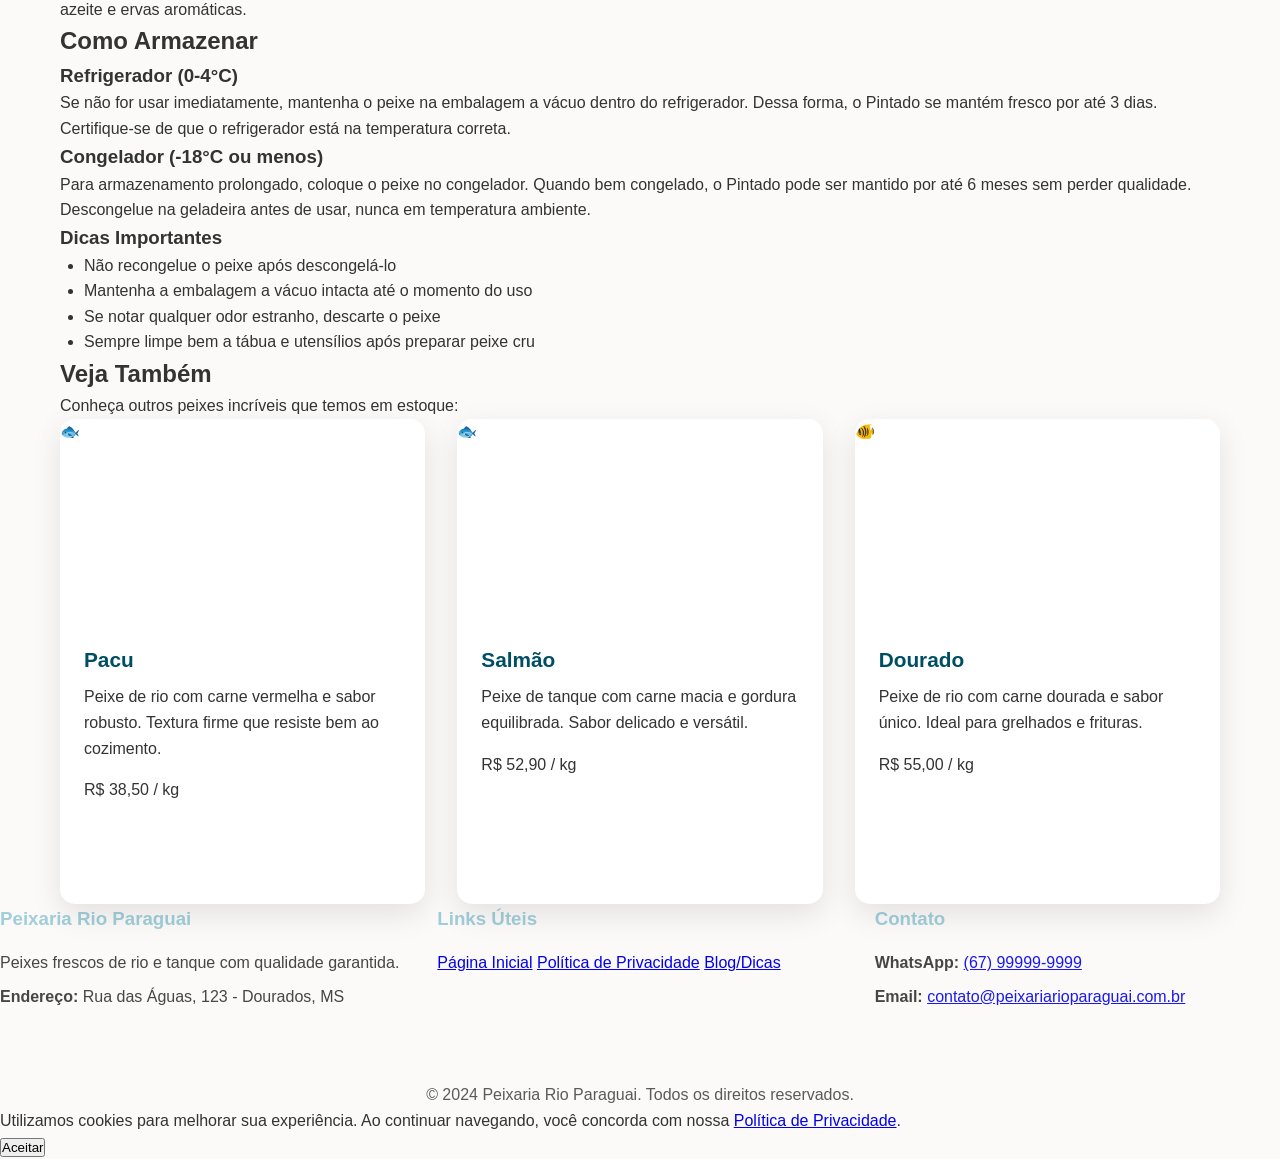
==== commit 4187b29e: "Criando arquivos produtos, e produtos-detalhe e seus arquivos css" ====
--- a/produtos/pagu.html
+++ b/produtos/pagu.html
@@ -10,24 +10,32 @@
 </head>
 <body>
   <!-- HEADER -->
-  <header>
-    <div class="header-container">
-      <div class="logo">🐟 Peixaria Rio Paraguai</div>
-      <nav>
-        <a href="../index.html">Início</a>
-        <a href="../index.html#produtos">Produtos</a>
-        <a href="../receitas/diferenca-peixe-rio-vs-tanque.html">Blog/Dicas</a>
-        <a href="../index.html#contato">Contato</a>
-      </nav>
-      <button class="menu-toggle">☰</button>
-    </div>
-    <div class="mobile-menu">
-      <a href="../index.html">Início</a>
-      <a href="../index.html#produtos">Produtos</a>
-      <a href="../receitas/diferenca-peixe-rio-vs-tanque.html">Blog/Dicas</a>
-      <a href="../index.html#contato">Contato</a>
-    </div>
-  </header>
+  <header class="header">
+        <nav class="nav">
+            <div class="nav-container">
+                <div class="nav-logo">
+                    <h2>Peixaria Rio Paraguai</h2>
+                </div>
+                <ul class="nav-menu">
+                    <li><a href="#inicio" class="nav-link">Início</a></li>
+                    <li><a href="produtos/index.html" class="nav-link">Produtos</a></li>
+                    <li><a href="#sobre" class="nav-link">Sobre</a></li>
+                    <li><a href="#contato" class="nav-link">Contato</a></li>
+                </ul>
+                <div class="nav-contact">
+                    <a href="https://wa.me/5565996320873" target="_blank" class="phone-btn">
+                        <i class="fas fa-phone"></i>
+                        (65) 99632-0873
+                    </a>
+                </div>
+                <div class="hamburger">
+                    <span></span>
+                    <span></span>
+                    <span></span>
+                </div>
+            </div>
+        </nav>
+    </header>
 
   <!-- MAIN CONTENT -->
   <main>
